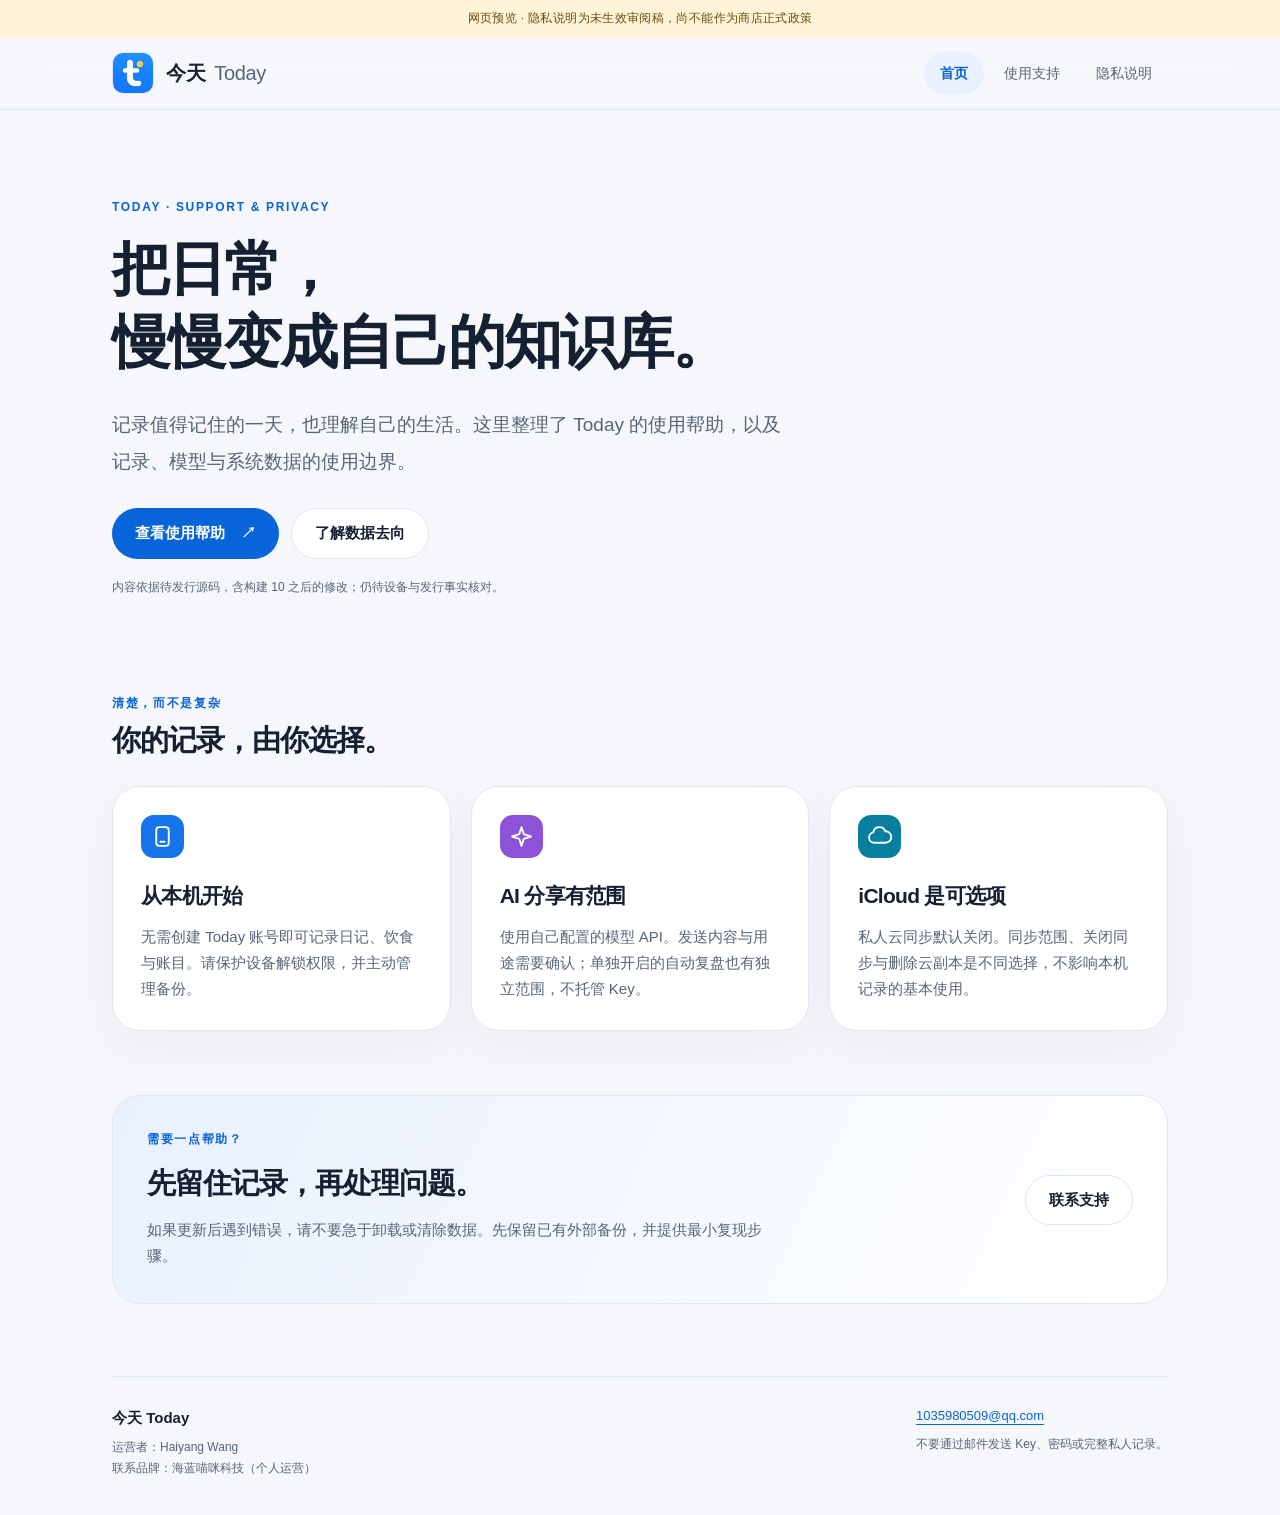
==== index.html @ 2c6cf8ce "Publish Today help and privacy review preview" ====
<!doctype html>
<html lang="zh-CN">
<head>
  <meta charset="utf-8">
  <meta name="viewport" content="width=device-width, initial-scale=1">
  <meta name="robots" content="noindex, nofollow">
  <meta name="description" content="今天 Today 的使用支持与隐私说明预览。隐私说明为尚未生效的审阅稿。">
  <meta name="color-scheme" content="light dark">
  <title>今天 Today · 支持与隐私</title>
  <link rel="icon" href="assets/app-icon.png">
  <link rel="stylesheet" href="assets/site.css">
</head>
<body>
  <a class="skip" href="#main">跳到正文</a>
  <div class="draft-banner">网页预览 · 隐私说明为未生效审阅稿，尚不能作为商店正式政策</div>
  <header class="site-header"><div class="header-inner">
    <a class="brand" href="index.html"><img src="assets/app-icon.png" width="42" height="42" alt=""><span>今天 <span class="brand-en">Today</span></span></a>
    <nav aria-label="主要导航"><a href="index.html" aria-current="page">首页</a><a href="support.html">使用支持</a><a href="privacy.html">隐私说明</a></nav>
  </div></header>
  <main id="main" class="page">
    <section class="hero">
      <p class="eyebrow">TODAY · SUPPORT &amp; PRIVACY</p>
      <h1>把日常，<br>慢慢变成自己的知识库。</h1>
      <p class="hero-copy">记录值得记住的一天，也理解自己的生活。这里整理了 Today 的使用帮助，以及记录、模型与系统数据的使用边界。</p>
      <div class="hero-actions"><a class="button primary" href="support.html">查看使用帮助 <span aria-hidden="true">↗</span></a><a class="button secondary" href="privacy.html">了解数据去向</a></div>
      <p class="caption">内容依据待发行源码，含构建 10 之后的修改；仍待设备与发行事实核对。</p>
    </section>
    <section aria-labelledby="principles">
      <div class="section-heading"><p class="eyebrow">清楚，而不是复杂</p><h2 id="principles">你的记录，由你选择。</h2></div>
      <div class="three-up">
        <article class="card"><span class="icon-tile blue" aria-hidden="true"><svg viewBox="0 0 24 24"><rect x="6" y="3" width="12" height="18" rx="3"/><path d="M10 17h4"/></svg></span><h3>从本机开始</h3><p>无需创建 Today 账号即可记录日记、饮食与账目。请保护设备解锁权限，并主动管理备份。</p></article>
        <article class="card"><span class="icon-tile purple" aria-hidden="true"><svg viewBox="0 0 24 24"><path d="m12 3 2.2 6.8L21 12l-6.8 2.2L12 21l-2.2-6.8L3 12l6.8-2.2Z"/></svg></span><h3>AI 分享有范围</h3><p>使用自己配置的模型 API。发送内容与用途需要确认；单独开启的自动复盘也有独立范围，不托管 Key。</p></article>
        <article class="card"><span class="icon-tile cyan" aria-hidden="true"><svg viewBox="0 0 24 24"><path d="M7 18a5 5 0 0 1-1-9.9A6 6 0 0 1 17.6 7 5.5 5.5 0 0 1 18 18Z"/></svg></span><h3>iCloud 是可选项</h3><p>私人云同步默认关闭。同步范围、关闭同步与删除云副本是不同选择，不影响本机记录的基本使用。</p></article>
      </div>
    </section>
    <section class="help-band" aria-labelledby="help-title"><div><p class="eyebrow">需要一点帮助？</p><h2 id="help-title">先留住记录，再处理问题。</h2><p>如果更新后遇到错误，请不要急于卸载或清除数据。先保留已有外部备份，并提供最小复现步骤。</p></div><a class="button secondary" href="support.html#contact">联系支持</a></section>
  </main>
  <footer class="site-footer"><div><strong>今天 Today</strong><p>运营者：Haiyang Wang<br>联系品牌：海蓝喵咪科技（个人运营）</p></div><div><a href="mailto:1035980509@qq.com">1035980509@qq.com</a><p>不要通过邮件发送 Key、密码或完整私人记录。</p></div></footer>
</body>
</html>
---- assets/site.css ----
:root{color-scheme:light dark;--bg:#f6f7fb;--surface:#fff;--text:#162033;--muted:#57657a;--line:#e2e6ee;--blue:#0764d9;--blue-wash:#e9f1ff;--header:rgba(246,247,251,.88);--notice:#fff4d8;--notice-text:#6d4b0d;--shadow:0 16px 50px rgba(26,49,83,.045)}
*{box-sizing:border-box}html{scroll-padding-top:100px}body{margin:0;background:var(--bg);color:var(--text);font-family:-apple-system,BlinkMacSystemFont,"Segoe UI","PingFang SC","Microsoft YaHei",sans-serif;font-size:16px;line-height:1.75;-webkit-font-smoothing:antialiased}a{color:var(--blue);text-underline-offset:4px}a:hover{text-decoration-thickness:2px}a:focus-visible,summary:focus-visible{outline:3px solid var(--blue);outline-offset:5px;border-radius:8px}.skip{position:absolute;left:18px;top:-100px;z-index:10;background:var(--surface);padding:12px 18px}.skip:focus{top:12px}.draft-banner{padding:9px 18px;text-align:center;background:var(--notice);color:var(--notice-text);font-size:12px;line-height:1.6;letter-spacing:.03em}.site-header{position:sticky;top:0;z-index:3;background:var(--header);border-bottom:1px solid var(--line);backdrop-filter:blur(22px);-webkit-backdrop-filter:blur(22px)}.header-inner{max-width:1120px;margin:auto;display:flex;align-items:center;justify-content:space-between;gap:20px;padding:14px 32px}.brand{display:flex;align-items:center;gap:12px;color:var(--text);text-decoration:none;font-size:20px;font-weight:700;letter-spacing:-.02em}.brand img{display:block;border-radius:11px;border:1px solid var(--line)}.brand-en{font-weight:500;color:var(--muted);margin-left:4px}.site-header nav{display:flex;gap:4px}.site-header nav a{display:flex;align-items:center;justify-content:center;min-height:44px;padding:8px 16px;border-radius:24px;color:var(--muted);font-size:14px;text-decoration:none}.site-header nav a[aria-current=page]{background:var(--blue-wash);color:var(--blue);font-weight:650}.page{max-width:1120px;margin:auto;padding:0 32px 72px}.narrow{max-width:860px}.hero{padding:88px 0 84px;max-width:840px}.eyebrow{margin:0 0 17px;color:var(--blue);font-size:12px;font-weight:700;letter-spacing:.14em;line-height:1.5}h1,h2,h3{margin:0;font-weight:700;letter-spacing:-.035em;line-height:1.25}h1{font-size:clamp(36px,4.6vw,58px)}h2{font-size:29px}h3{font-size:21px}.hero-copy{max-width:670px;font-size:19px;line-height:1.95;color:var(--muted);margin:28px 0}.hero-actions{display:flex;flex-wrap:wrap;gap:12px;margin-top:28px}.button{display:inline-flex;align-items:center;justify-content:center;gap:16px;min-height:48px;padding:11px 23px;border-radius:26px;text-decoration:none;font-weight:600;font-size:15px}.button.primary{background:var(--blue);color:#fff}.button.secondary{background:var(--surface);border:1px solid var(--line);color:var(--text)}.caption{font-size:12px;color:var(--muted);line-height:1.8;margin-top:18px}.section-heading{margin-bottom:28px}.section-heading .eyebrow{margin-bottom:10px}.three-up{display:grid;grid-template-columns:repeat(3,minmax(0,1fr));gap:20px}.card{padding:28px;border:1px solid var(--line);border-radius:28px;background:var(--surface);box-shadow:var(--shadow)}.card p{color:var(--muted);font-size:15px;margin:14px 0 0}.icon-tile{display:grid;place-items:center;width:43px;height:43px;border-radius:13px;margin-bottom:25px;color:#fff}.icon-tile svg{height:25px;width:25px;fill:none;stroke:currentColor;stroke-width:1.8;stroke-linecap:round;stroke-linejoin:round}.blue{background:#1674ea}.purple{background:#8c52d8}.cyan{background:#087f9e}.help-band{display:flex;align-items:center;justify-content:space-between;gap:30px;margin-top:64px;padding:34px;border:1px solid var(--line);border-radius:28px;background:linear-gradient(115deg,var(--blue-wash),var(--surface))}.help-band p:not(.eyebrow){color:var(--muted);max-width:640px;font-size:15px;margin-bottom:0}.help-band .button{flex-shrink:0}.site-footer{border-top:1px solid var(--line);max-width:1056px;margin:auto;padding:28px 0 36px;display:flex;justify-content:space-between;gap:24px;font-size:13px;color:var(--muted)}.site-footer strong{color:var(--text);font-size:15px}.site-footer p{margin:6px 0 0;font-size:12px}.document-header{padding:66px 0 34px}.document-header h1{font-size:clamp(35px,4.2vw,50px)}.lead{max-width:740px;color:var(--muted);font-size:17px;margin:24px 0 0}.notice{padding:22px 26px;border:1px solid var(--line);border-left:3px solid #d19924;background:var(--surface);border-radius:0 18px 18px 0;margin-bottom:40px;font-size:14px;line-height:1.9}.notice p{margin:8px 0 0;color:var(--muted)}.faq h2{margin-bottom:22px}.faq details{padding:0 24px;background:var(--surface);border:1px solid var(--line);border-radius:20px;margin:12px 0}.faq summary{padding:20px 0;font-weight:600;cursor:pointer;line-height:1.6}.faq details>div{padding:0 0 18px;color:var(--muted);font-size:15px}.faq details p{margin:0 0 12px}.faq details p:last-child{margin-bottom:0}.contact-card{margin-top:46px;padding:32px;border-radius:26px;border:1px solid var(--line);background:var(--surface);scroll-margin-top:100px}.contact-card>p:not(.eyebrow){color:var(--muted);margin-bottom:6px}.email{display:inline-block;font-size:clamp(20px,3vw,26px);font-weight:600;overflow-wrap:anywhere}.contact-card ul{color:var(--muted);font-size:14px;padding-left:20px;margin-top:24px}.contact-card li{margin:9px 0}.document-layout{display:grid;grid-template-columns:200px minmax(0,1fr);gap:44px;align-items:start}.contents{position:sticky;top:108px;padding:17px 0;border-top:1px solid var(--line);font-size:13px}.contents p{color:var(--muted);font-size:11px;letter-spacing:.08em;margin:0 0 10px}.contents a{display:block;color:var(--muted);padding:7px 0;text-decoration:none}.contents a:hover{color:var(--blue)}.policy{max-width:760px}.policy section{scroll-margin-top:104px;padding:4px 0 28px}.policy section+section{border-top:1px solid var(--line);padding-top:27px}.policy h2{font-size:23px;line-height:1.5}.policy p,.policy li{font-size:15px;line-height:2;color:var(--muted)}.policy strong{color:var(--text)}.policy p{margin:13px 0}.policy ul{padding-left:21px}.policy li{margin:8px 0}
@media(max-width:760px){.header-inner{padding:12px 20px;gap:12px}.brand{font-size:18px;gap:9px}.brand img{width:36px;height:36px;border-radius:10px}.brand-en{display:none}.site-header nav a{padding:8px 11px;font-size:13px}.page{padding:0 22px 48px}.hero{padding:55px 0 55px}.hero-copy{font-size:17px;margin-top:23px}.three-up{grid-template-columns:1fr;gap:14px}.card{padding:25px;border-radius:23px}.icon-tile{margin-bottom:20px}.help-band{flex-direction:column;align-items:flex-start;margin-top:36px;padding:27px}.help-band h2{font-size:25px}.site-footer{margin:0 22px;padding:25px 0;flex-direction:column;gap:17px}.document-header{padding-top:46px}.document-header h1{font-size:37px}.lead{font-size:16px}.notice{padding:20px;margin-bottom:30px}.document-layout{grid-template-columns:1fr;gap:26px}.contents{position:static;display:grid;grid-template-columns:1fr 1fr;gap:0 18px;border-bottom:1px solid var(--line);padding:17px 0}.contents p{grid-column:1/-1}.contents a{min-height:40px;padding:8px 0}.policy h2{font-size:21px}.faq details{padding:0 20px}.contact-card{padding:25px}.draft-banner{font-size:11px}.hero-actions .button{padding:10px 18px}.eyebrow{letter-spacing:.1em}}
@media(max-width:360px){.header-inner{padding-right:12px;padding-left:12px}.site-header nav a{padding:8px 8px}.page{padding-left:17px;padding-right:17px}.brand{font-size:16px}.brand img{width:31px;height:31px}h1,.document-header h1{font-size:32px}}
@media(prefers-color-scheme:dark){:root{--bg:#11151d;--surface:#1b222d;--text:#f0f4fc;--muted:#b0bdce;--line:#343e4d;--blue:#81b8ff;--blue-wash:#203553;--header:rgba(17,21,29,.88);--notice:#342a16;--notice-text:#f0d395;--shadow:none}.button.primary{background:#216ed6;color:#fff}.help-band{background:linear-gradient(115deg,#1d304a,var(--surface))}}
@media(prefers-reduced-transparency:reduce){.site-header{background:var(--bg);backdrop-filter:none;-webkit-backdrop-filter:none}}
@media(prefers-reduced-motion:reduce){html{scroll-behavior:auto}}
@media print{.draft-banner{color:#000;background:#fff;border:2px solid #000}.site-header,.contents,.skip,.hero-actions{display:none}.page,.narrow{max-width:none;padding:0}.document-layout{display:block}.policy{max-width:none}.site-footer{margin:0}.notice{break-inside:avoid}body{background:#fff;color:#000}.policy p,.policy li{color:#222}}
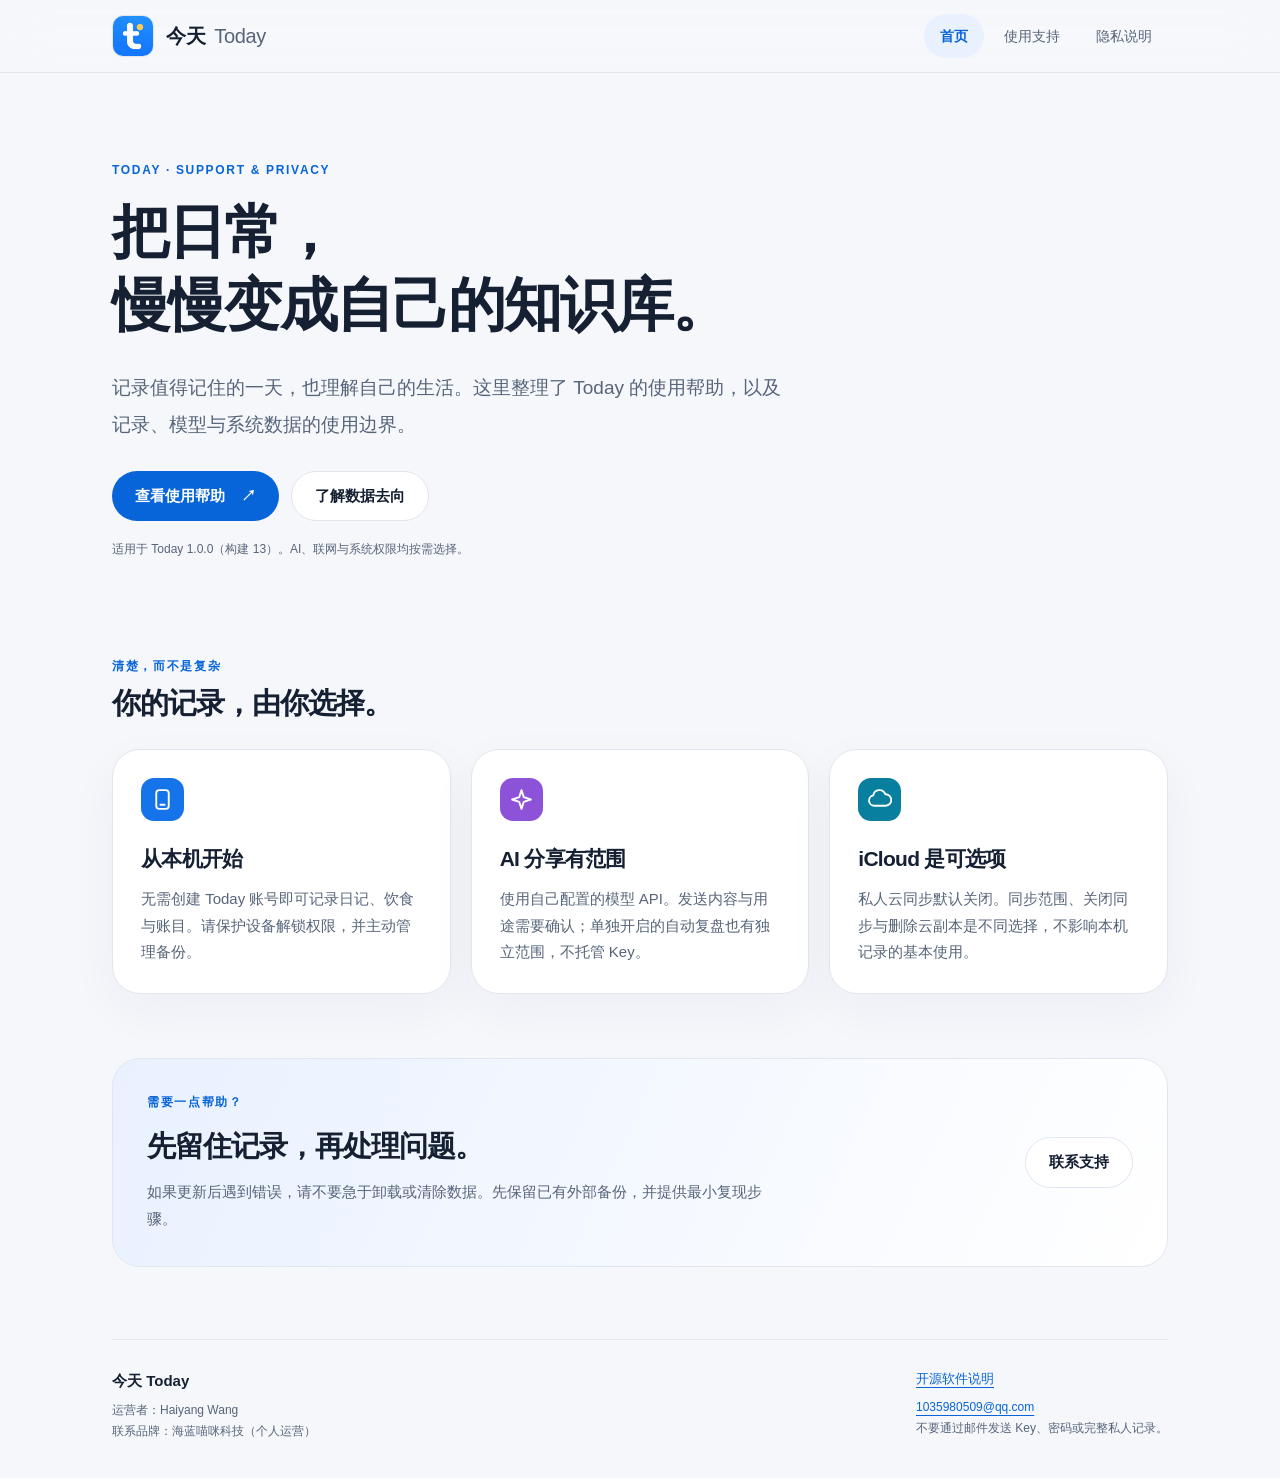
==== commit b15b63c3: "Publish build 13 privacy, support and license supplement" ====
--- a/index.html
+++ b/index.html
@@ -4,7 +4,7 @@
   <meta charset="utf-8">
   <meta name="viewport" content="width=device-width, initial-scale=1">
   <meta name="robots" content="noindex, nofollow">
-  <meta name="description" content="今天 Today 的使用支持与隐私说明预览。隐私说明为尚未生效的审阅稿。">
+  <meta name="description" content="今天 Today 的使用支持、隐私政策和开源软件说明。本机记录、可选 iCloud 与自己的 AI 服务。">
   <meta name="color-scheme" content="light dark">
   <title>今天 Today · 支持与隐私</title>
   <link rel="icon" href="assets/app-icon.png">
@@ -12,7 +12,6 @@
 </head>
 <body>
   <a class="skip" href="#main">跳到正文</a>
-  <div class="draft-banner">网页预览 · 隐私说明为未生效审阅稿，尚不能作为商店正式政策</div>
   <header class="site-header"><div class="header-inner">
     <a class="brand" href="index.html"><img src="assets/app-icon.png" width="42" height="42" alt=""><span>今天 <span class="brand-en">Today</span></span></a>
     <nav aria-label="主要导航"><a href="index.html" aria-current="page">首页</a><a href="support.html">使用支持</a><a href="privacy.html">隐私说明</a></nav>
@@ -23,7 +22,7 @@
       <h1>把日常，<br>慢慢变成自己的知识库。</h1>
       <p class="hero-copy">记录值得记住的一天，也理解自己的生活。这里整理了 Today 的使用帮助，以及记录、模型与系统数据的使用边界。</p>
       <div class="hero-actions"><a class="button primary" href="support.html">查看使用帮助 <span aria-hidden="true">↗</span></a><a class="button secondary" href="privacy.html">了解数据去向</a></div>
-      <p class="caption">内容依据待发行源码，含构建 10 之后的修改；仍待设备与发行事实核对。</p>
+      <p class="caption">适用于 Today 1.0.0（构建 13）。AI、联网与系统权限均按需选择。</p>
     </section>
     <section aria-labelledby="principles">
       <div class="section-heading"><p class="eyebrow">清楚，而不是复杂</p><h2 id="principles">你的记录，由你选择。</h2></div>
@@ -35,6 +34,6 @@
     </section>
     <section class="help-band" aria-labelledby="help-title"><div><p class="eyebrow">需要一点帮助？</p><h2 id="help-title">先留住记录，再处理问题。</h2><p>如果更新后遇到错误，请不要急于卸载或清除数据。先保留已有外部备份，并提供最小复现步骤。</p></div><a class="button secondary" href="support.html#contact">联系支持</a></section>
   </main>
-  <footer class="site-footer"><div><strong>今天 Today</strong><p>运营者：Haiyang Wang<br>联系品牌：海蓝喵咪科技（个人运营）</p></div><div><a href="mailto:1035980509@qq.com">1035980509@qq.com</a><p>不要通过邮件发送 Key、密码或完整私人记录。</p></div></footer>
+  <footer class="site-footer"><div><strong>今天 Today</strong><p>运营者：Haiyang Wang<br>联系品牌：海蓝喵咪科技（个人运营）</p></div><div><a href="licenses.html">开源软件说明</a><p><a href="mailto:1035980509@qq.com">1035980509@qq.com</a><br>不要通过邮件发送 Key、密码或完整私人记录。</p></div></footer>
 </body>
 </html>
--- a/assets/site.css
+++ b/assets/site.css
@@ -6,3 +6,4 @@
 @media(prefers-reduced-transparency:reduce){.site-header{background:var(--bg);backdrop-filter:none;-webkit-backdrop-filter:none}}
 @media(prefers-reduced-motion:reduce){html{scroll-behavior:auto}}
 @media print{.draft-banner{color:#000;background:#fff;border:2px solid #000}.site-header,.contents,.skip,.hero-actions{display:none}.page,.narrow{max-width:none;padding:0}.document-layout{display:block}.policy{max-width:none}.site-footer{margin:0}.notice{break-inside:avoid}body{background:#fff;color:#000}.policy p,.policy li{color:#222}}
+.faq pre{white-space:pre-wrap;overflow-wrap:anywhere;font:12px/1.8 ui-monospace,SFMono-Regular,Consolas,monospace;color:var(--muted)}.faq+ .faq{margin-top:40px}
